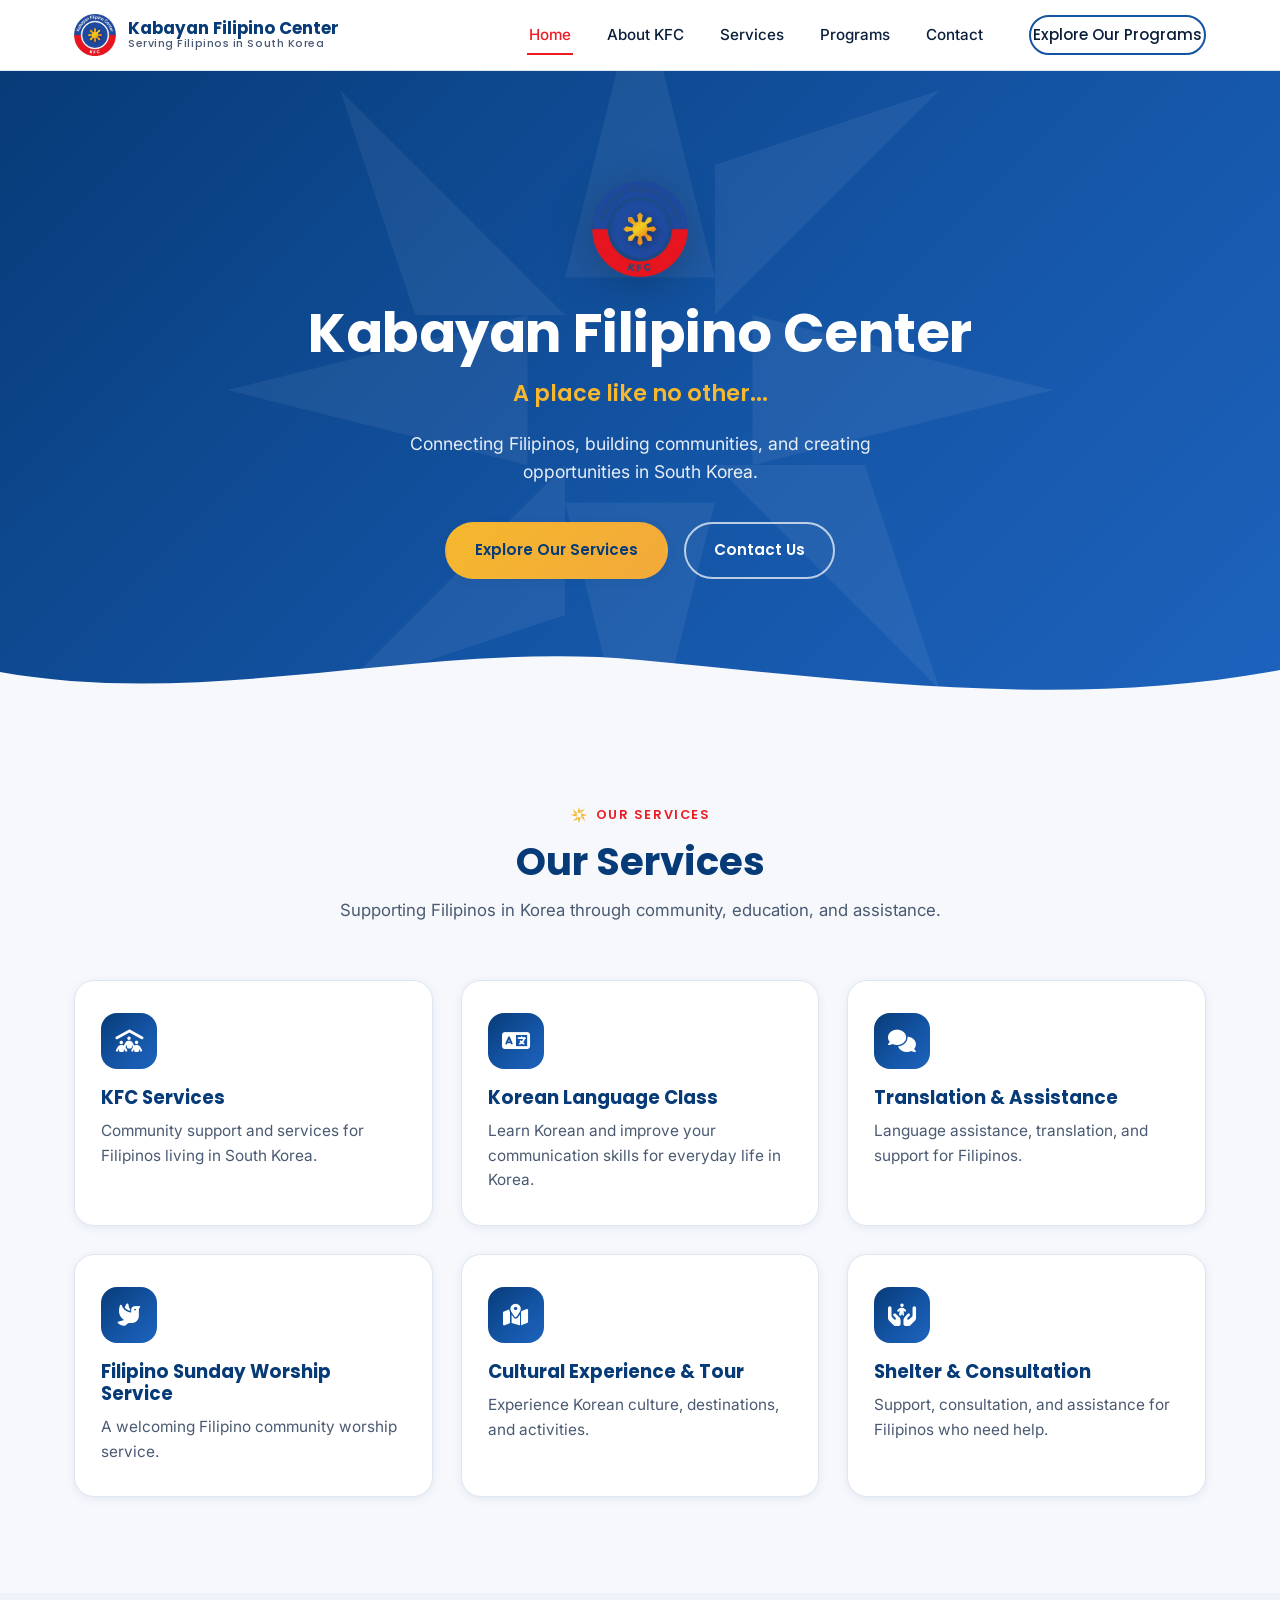
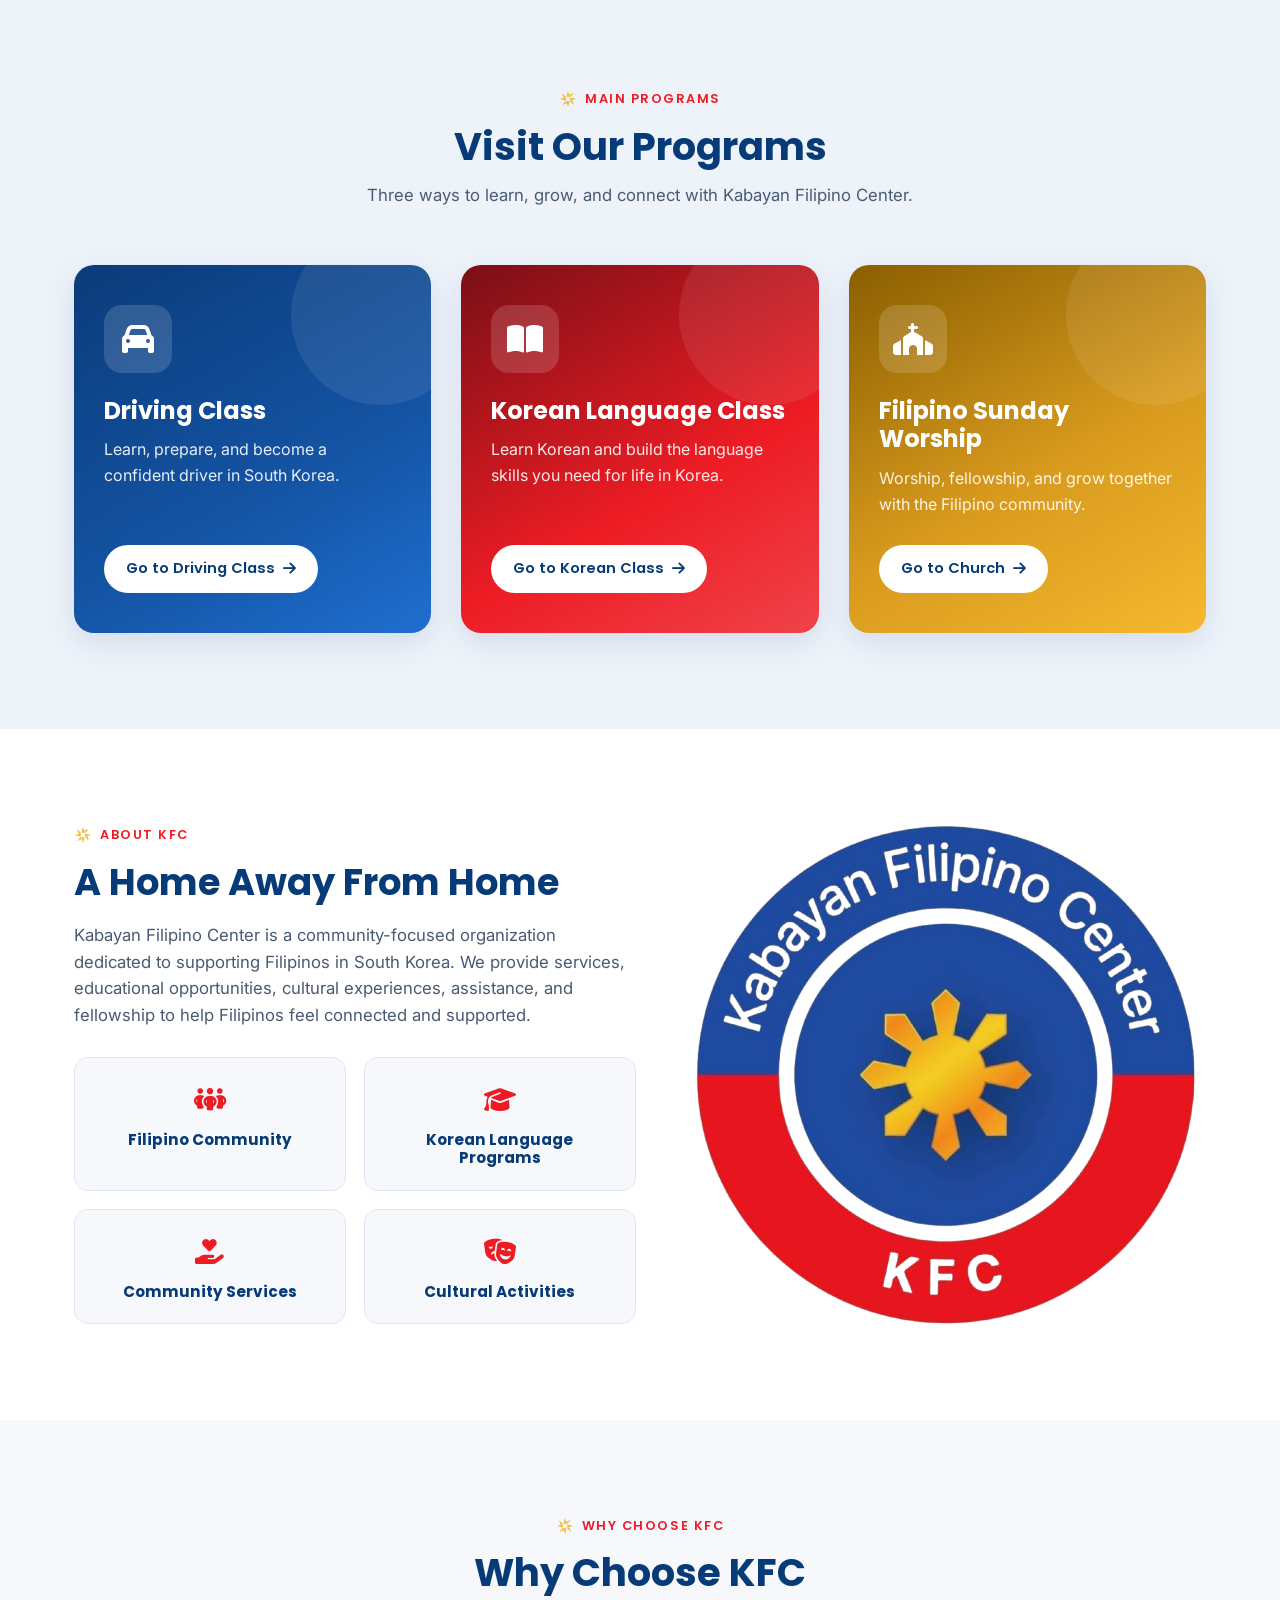
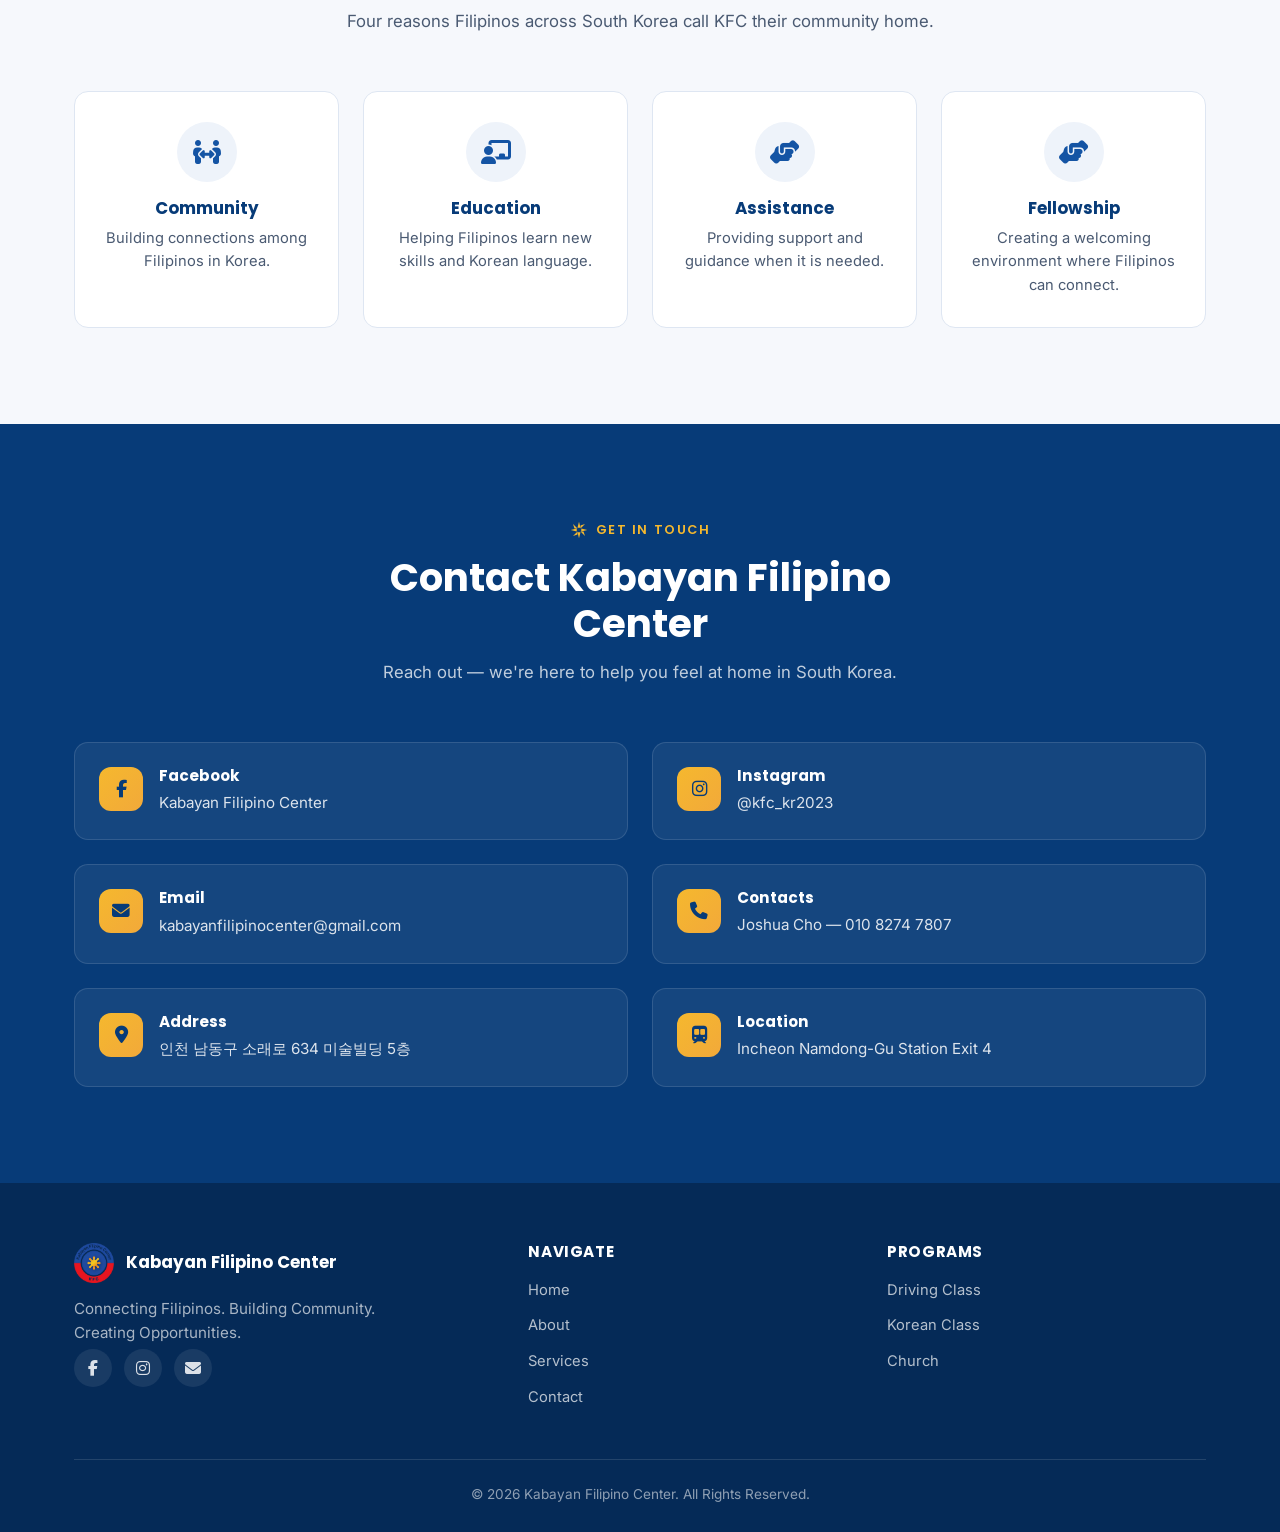
==== index.html @ 11a4796f "Add files via upload" ====
<!DOCTYPE html>
<html lang="en">
<head>
  <meta charset="UTF-8" />
  <meta name="viewport" content="width=device-width, initial-scale=1.0" />
  <title>Kabayan Filipino Center | Home</title>
  <meta name="description" content="Kabayan Filipino Center (KFC) — connecting Filipinos, building community, and creating opportunities in South Korea." />

  <!-- Fonts -->
  <link rel="preconnect" href="https://fonts.googleapis.com">
  <link rel="preconnect" href="https://fonts.gstatic.com" crossorigin>
  <link href="https://fonts.googleapis.com/css2?family=Poppins:wght@500;600;700;800&family=Inter:wght@400;500;600&display=swap" rel="stylesheet">

  <!-- Font Awesome -->
  <link rel="stylesheet" href="https://cdnjs.cloudflare.com/ajax/libs/font-awesome/6.5.1/css/all.min.css">

  <link rel="stylesheet" href="style.css" />
</head>
<body>

  <!-- =================== NAVIGATION =================== -->
  <header class="navbar">
    <div class="nav-inner">
      <a href="index.html" class="nav-brand">
        <img src="LOGO-removebg.png" alt="Kabayan Filipino Center logo" />
        <span>Kabayan Filipino Center<span class="sub">Serving Filipinos in South Korea</span></span>
      </a>

      <nav class="nav-links" id="navLinks">
        <a href="index.html">Home</a>
        <a href="#about">About KFC</a>
        <a href="#services">Services</a>
        <a href="#programs">Programs</a>
        <a href="#contact">Contact</a>
        <div class="nav-cta">
          <a href="#programs" class="btn btn-dark-outline">Explore Our Programs</a>
        </div>
      </nav>

      <button class="nav-toggle" id="navToggle" aria-label="Toggle navigation menu" aria-expanded="false">
        <span></span><span></span><span></span>
      </button>
    </div>
  </header>

  <!-- =================== HERO =================== -->
  <section class="hero">
    <div class="container hero-inner">
      <img src="LOGO-removebg.png" alt="Kabayan Filipino Center logo" class="hero-logo" />
      <h1>Kabayan Filipino Center</h1>
      <p class="tagline">A place like no other...</p>
      <p class="supporting">Connecting Filipinos, building communities, and creating opportunities in South Korea.</p>
      <div class="hero-buttons">
        <a href="#services" class="btn btn-primary">Explore Our Services</a>
        <a href="#contact" class="btn btn-outline">Contact Us</a>
      </div>
    </div>

    <div class="hero-wave">
      <svg viewBox="0 0 1440 70" preserveAspectRatio="none" xmlns="http://www.w3.org/2000/svg">
        <path d="M0,32 C240,70 480,0 720,20 C960,40 1200,70 1440,30 L1440,70 L0,70 Z" fill="#F6F8FC"></path>
      </svg>
    </div>
  </section>

  <!-- =================== SERVICES =================== -->
  <section class="services" id="services">
    <div class="container">
      <div class="section-head fade-in">
        <span class="eyebrow">Our Services</span>
        <h2>Our Services</h2>
        <p>Supporting Filipinos in Korea through community, education, and assistance.</p>
      </div>

      <div class="service-grid">
        <div class="service-card">
          <div class="service-icon"><i class="fa-solid fa-people-roof"></i></div>
          <h3>KFC Services</h3>
          <p>Community support and services for Filipinos living in South Korea.</p>
        </div>

        <div class="service-card">
          <div class="service-icon"><i class="fa-solid fa-language"></i></div>
          <h3>Korean Language Class</h3>
          <p>Learn Korean and improve your communication skills for everyday life in Korea.</p>
        </div>

        <div class="service-card">
          <div class="service-icon"><i class="fa-solid fa-comments"></i></div>
          <h3>Translation &amp; Assistance</h3>
          <p>Language assistance, translation, and support for Filipinos.</p>
        </div>

        <div class="service-card">
          <div class="service-icon"><i class="fa-solid fa-dove"></i></div>
          <h3>Filipino Sunday Worship Service</h3>
          <p>A welcoming Filipino community worship service.</p>
        </div>

        <div class="service-card">
          <div class="service-icon"><i class="fa-solid fa-map-location-dot"></i></div>
          <h3>Cultural Experience &amp; Tour</h3>
          <p>Experience Korean culture, destinations, and activities.</p>
        </div>

        <div class="service-card">
          <div class="service-icon"><i class="fa-solid fa-hands-holding-child"></i></div>
          <h3>Shelter &amp; Consultation</h3>
          <p>Support, consultation, and assistance for Filipinos who need help.</p>
        </div>
      </div>
    </div>
  </section>

  <!-- =================== PROGRAMS / MAIN PORTALS =================== -->
  <section class="programs" id="programs">
    <div class="container">
      <div class="section-head fade-in">
        <span class="eyebrow">Main Programs</span>
        <h2>Visit Our Programs</h2>
        <p>Three ways to learn, grow, and connect with Kabayan Filipino Center.</p>
      </div>

      <div class="program-grid">
        <article class="program-card driving">
          <div class="program-icon"><i class="fa-solid fa-car"></i></div>
          <h3>Driving Class</h3>
          <p>Learn, prepare, and become a confident driver in South Korea.</p>
          <span class="program-btn">Go to Driving Class <i class="fa-solid fa-arrow-right"></i></span>
          <a href="driving.html" class="program-card-link" aria-label="Go to Driving Class"></a>
        </article>

        <article class="program-card korean">
          <div class="program-icon"><i class="fa-solid fa-book-open"></i></div>
          <h3>Korean Language Class</h3>
          <p>Learn Korean and build the language skills you need for life in Korea.</p>
          <span class="program-btn">Go to Korean Class <i class="fa-solid fa-arrow-right"></i></span>
          <a href="korean.html" class="program-card-link" aria-label="Go to Korean Language Class"></a>
        </article>

        <article class="program-card church">
          <div class="program-icon"><i class="fa-solid fa-church"></i></div>
          <h3>Filipino Sunday Worship</h3>
          <p>Worship, fellowship, and grow together with the Filipino community.</p>
          <span class="program-btn">Go to Church <i class="fa-solid fa-arrow-right"></i></span>
          <a href="church.html" class="program-card-link" aria-label="Go to Church"></a>
        </article>
      </div>
    </div>
  </section>

  <!-- =================== ABOUT =================== -->
  <section class="about" id="about">
    <div class="container about-grid">
      <div class="about-text fade-in">
        <span class="eyebrow">About KFC</span>
        <h2>A Home Away From Home</h2>
        <p>Kabayan Filipino Center is a community-focused organization dedicated to supporting Filipinos in South Korea. We provide services, educational opportunities, cultural experiences, assistance, and fellowship to help Filipinos feel connected and supported.</p>

        <div class="stat-grid">
          <div class="stat-card">
            <div class="stat-icon"><i class="fa-solid fa-people-group"></i></div>
            <h4>Filipino Community</h4>
          </div>
          <div class="stat-card">
            <div class="stat-icon"><i class="fa-solid fa-graduation-cap"></i></div>
            <h4>Korean Language Programs</h4>
          </div>
          <div class="stat-card">
            <div class="stat-icon"><i class="fa-solid fa-hand-holding-heart"></i></div>
            <h4>Community Services</h4>
          </div>
          <div class="stat-card">
            <div class="stat-icon"><i class="fa-solid fa-masks-theater"></i></div>
            <h4>Cultural Activities</h4>
          </div>
        </div>
      </div>

    
        <img src="LOGO-removebg.png" alt="Kabayan Filipino Center logo" />
   
    </div>
  </section>

  <!-- =================== WHY CHOOSE KFC =================== -->
  <section class="why">
    <div class="container">
      <div class="section-head fade-in">
        <span class="eyebrow">Why Choose KFC</span>
        <h2>Why Choose KFC</h2>
        <p>Four reasons Filipinos across South Korea call KFC their community home.</p>
      </div>

      <div class="why-grid">
        <div class="why-card">
          <div class="why-icon"><i class="fa-solid fa-people-arrows"></i></div>
          <h4>Community</h4>
          <p>Building connections among Filipinos in Korea.</p>
        </div>
        <div class="why-card">
          <div class="why-icon"><i class="fa-solid fa-chalkboard-user"></i></div>
          <h4>Education</h4>
          <p>Helping Filipinos learn new skills and Korean language.</p>
        </div>
        <div class="why-card">
          <div class="why-icon"><i class="fa-solid fa-hands-helping"></i></div>
          <h4>Assistance</h4>
          <p>Providing support and guidance when it is needed.</p>
        </div>
        <div class="why-card">
          <div class="why-icon"><i class="fa-solid fa-handshake-angle"></i></div>
          <h4>Fellowship</h4>
          <p>Creating a welcoming environment where Filipinos can connect.</p>
        </div>
      </div>
    </div>
  </section>

  <!-- =================== CONTACT =================== -->
  <section class="contact" id="contact">
    <div class="container">
      <div class="section-head fade-in">
        <span class="eyebrow">Get In Touch</span>
        <h2>Contact Kabayan Filipino Center</h2>
        <p>Reach out — we're here to help you feel at home in South Korea.</p>
      </div>

      <div class="contact-grid">
        <div class="contact-card">
          <div class="c-icon"><i class="fa-brands fa-facebook-f"></i></div>
          <div>
            <a href="https://www.facebook.com/KFCKorea" aria-label="Facebook">
            <h4>Facebook</h4>
            <p>Kabayan Filipino Center</p>
            </a>
          </div>
        </div>

        <div class="contact-card">
          <div class="c-icon"><i class="fa-brands fa-instagram"></i></div>
          <div>
            <a href="https://www.instagram.com/kfc_kr2023/" aria-label="Instagram">
            <h4>Instagram</h4>
            <p>@kfc_kr2023</p>
            </a>            
          </div>
        </div>

        <div class="contact-card">
          <div class="c-icon"><i class="fa-solid fa-envelope"></i></div>
          <div>
            <h4>Email</h4>
            <a href="mailto:kabayanfilipinocenter@gmail.com">kabayanfilipinocenter@gmail.com</a>
          </div>
        </div>

        <div class="contact-card">
          <div class="c-icon"><i class="fa-solid fa-phone"></i></div>
          <div>
            <h4>Contacts</h4>
            <p class="person">Joshua Cho — <a href="tel:01082747807">010 8274 7807</a></p>
          </div>
        </div>

        <div class="contact-card">
          <div class="c-icon"><i class="fa-solid fa-location-dot"></i></div>
          <div>
            <h4>Address</h4>
            <p>인천 남동구 소래로 634 미술빌딩 5층</p>
          </div>
        </div>

        <div class="contact-card">
          <div class="c-icon"><i class="fa-solid fa-train-subway"></i></div>
          <div>
            <h4>Location</h4>
            <p>Incheon Namdong-Gu Station Exit 4</p>
          </div>
        </div>
      </div>
    </div>
  </section>

  <!-- =================== FOOTER =================== -->
  <footer class="site-footer">
    <div class="container">
      <div class="footer-top">
        <div>
          <div class="footer-brand">
            <img src="LOGO-removebg.png" alt="Kabayan Filipino Center logo" />
            <span>Kabayan Filipino Center</span>
          </div>
          <p class="footer-tagline">Connecting Filipinos. Building Community. Creating Opportunities.</p>
          <div class="footer-social">
            <a href="https://www.facebook.com/KFCKorea" aria-label="Facebook"><i class="fa-brands fa-facebook-f"></i></a>
            <a href="https://www.instagram.com/kfc_kr2023/" aria-label="Instagram"><i class="fa-brands fa-instagram"></i></a>
            <a href="mailto:kabayanfilipinocenter@gmail.com" aria-label="Email"><i class="fa-solid fa-envelope"></i></a>
          </div>
        </div>

        <div class="footer-col">
          <h4>Navigate</h4>
          <ul>
            <li><a href="index.html">Home</a></li>
            <li><a href="#about">About</a></li>
            <li><a href="#services">Services</a></li>
            <li><a href="#contact">Contact</a></li>
          </ul>
        </div>

        <div class="footer-col">
          <h4>Programs</h4>
          <ul>
            <li><a href="driving.html">Driving Class</a></li>
            <li><a href="korean.html">Korean Class</a></li>
            <li><a href="church.html">Church</a></li>
          </ul>
        </div>
      </div>

      <div class="footer-bottom">
        &copy; 2026 Kabayan Filipino Center. All Rights Reserved.
      </div>
    </div>
  </footer>

  <script src="script.js"></script>
</body>
</html>
---- style.css ----
/* =========================================================
   KABAYAN FILIPINO CENTER — STYLESHEET
   Design tokens live at the top; every color/spacing choice
   below derives from these variables. Edit here to re-theme.
   ========================================================= */

:root {
  /* Brand colors (from KFC identity) */
  --kfc-blue: #1454A4;
  --kfc-dark-blue: #073B78;
  --kfc-red: #ED1C24;
  --kfc-white: #FFFFFF;
  --kfc-gold: #F5B82E;

  /* Supporting neutrals */
  --ink: #0B1F3A;
  --ink-soft: #4A5A72;
  --paper: #F6F8FC;
  --paper-alt: #EEF3FA;
  --border: #DEE6F2;

  /* Gradients */
  --gradient-hero: linear-gradient(135deg, #073B78 0%, #1454A4 55%, #1D63BE 100%);
  --gradient-gold: linear-gradient(135deg, #F5B82E 0%, #F2A93A 100%);

  /* Type */
  --font-display: "Poppins", "Segoe UI", sans-serif;
  --font-body: "Inter", "Segoe UI", sans-serif;

  /* Shape & motion */
  --radius-lg: 20px;
  --radius-md: 14px;
  --radius-sm: 8px;
  --shadow-sm: 0 2px 10px rgba(7, 59, 120, 0.08);
  --shadow-md: 0 10px 30px rgba(7, 59, 120, 0.12);
  --shadow-lg: 0 20px 50px rgba(7, 59, 120, 0.18);
  --ease: cubic-bezier(0.22, 1, 0.36, 1);

  --container: 1180px;
}

@media (prefers-reduced-motion: reduce) {
  *, *::before, *::after {
    animation-duration: 0.001ms !important;
    animation-iteration-count: 1 !important;
    transition-duration: 0.001ms !important;
    scroll-behavior: auto !important;
  }
}

/* ---------- Reset ---------- */
* { box-sizing: border-box; margin: 0; padding: 0; }

html { scroll-behavior: smooth; }

body {
  font-family: var(--font-body);
  color: var(--ink);
  background: var(--paper);
  line-height: 1.6;
  -webkit-font-smoothing: antialiased;
  overflow-x: hidden;
}

img { max-width: 100%; display: block; }

a { color: inherit; text-decoration: none; }

ul { list-style: none; }

h1, h2, h3, h4 {
  font-family: var(--font-display);
  color: var(--kfc-dark-blue);
  line-height: 1.2;
  font-weight: 700;
}

.container {
  width: 100%;
  max-width: var(--container);
  margin: 0 auto;
  padding: 0 24px;
}

section { padding: 96px 0; }

/* ---------- Section labels (sun-ray motif) ---------- */
.eyebrow {
  display: inline-flex;
  align-items: center;
  gap: 8px;
  font-family: var(--font-display);
  font-size: 0.8rem;
  font-weight: 600;
  letter-spacing: 0.12em;
  text-transform: uppercase;
  color: var(--kfc-red);
  margin-bottom: 14px;
}
.eyebrow::before {
  content: "";
  width: 18px;
  height: 18px;
  background: var(--sun-mark, none);
  background-image: url("data:image/svg+xml,%3Csvg xmlns='http://www.w3.org/2000/svg' viewBox='0 0 24 24'%3E%3Cg fill='%23F5B82E'%3E%3Cpolygon points='12,1 14,9 10,9'/%3E%3Cpolygon points='12,23 14,15 10,15'/%3E%3Cpolygon points='1,12 9,10 9,14'/%3E%3Cpolygon points='23,12 15,10 15,14'/%3E%3Cpolygon points='4,4 10,10 6,10'/%3E%3Cpolygon points='20,20 14,14 18,14'/%3E%3Cpolygon points='4,20 10,14 10,18'/%3E%3Cpolygon points='20,4 14,10 14,6'/%3E%3C/g%3E%3C/svg%3E");
  background-size: contain;
  background-repeat: no-repeat;
}

.section-head {
  text-align: center;
  max-width: 640px;
  margin: 0 auto 56px;
}
.section-head h2 { font-size: clamp(1.8rem, 3vw, 2.4rem); margin-bottom: 12px; }
.section-head p { color: var(--ink-soft); font-size: 1.05rem; }

/* ---------- Buttons ---------- */
.btn {
  display: inline-flex;
  align-items: center;
  justify-content: center;
  gap: 8px;
  padding: 14px 28px;
  border-radius: 999px;
  font-family: var(--font-display);
  font-weight: 600;
  font-size: 0.95rem;
  border: 2px solid transparent;
  cursor: pointer;
  transition: transform 0.25s var(--ease), box-shadow 0.25s var(--ease), background 0.25s var(--ease), color 0.25s var(--ease);
}
.btn:focus-visible { outline: 3px solid var(--kfc-gold); outline-offset: 3px; }
.btn:active { transform: translateY(1px); }

.btn-primary {
  background: var(--gradient-gold);
  color: var(--kfc-dark-blue);
  box-shadow: var(--shadow-sm);
}
.btn-primary:hover { transform: translateY(-3px); box-shadow: var(--shadow-md); }

.btn-outline {
  background: transparent;
  border-color: rgba(255,255,255,0.7);
  color: var(--kfc-white);
}
.btn-outline:hover { background: rgba(255,255,255,0.12); transform: translateY(-3px); }

.btn-dark-outline {
  background: transparent;
  border-color: var(--kfc-blue);
  color: var(--kfc-blue);
}
.btn-dark-outline:hover { background: var(--kfc-blue); color: var(--kfc-white); transform: translateY(-3px); }

/* ---------- Navigation ---------- */
.navbar {
  position: sticky;
  top: 0;
  z-index: 999;
  background: rgba(255, 255, 255, 0.92);
  backdrop-filter: blur(10px);
  border-bottom: 1px solid var(--border);
  transition: box-shadow 0.3s var(--ease);
}
.navbar.scrolled { box-shadow: var(--shadow-sm); }

.nav-inner {
  display: flex;
  align-items: center;
  justify-content: space-between;
  padding: 14px 24px;
  max-width: var(--container);
  margin: 0 auto;
}

.nav-brand {
  display: flex;
  align-items: center;
  gap: 12px;
  font-family: var(--font-display);
  font-weight: 700;
  font-size: 1.05rem;
  color: var(--kfc-dark-blue);
}
.nav-brand img { width: 42px; height: 42px; }
.nav-brand span { line-height: 1.15; }
.nav-brand .sub { display: block; font-size: 0.68rem; font-weight: 500; color: var(--ink-soft); letter-spacing: 0.05em; }

.nav-links {
  display: flex;
  align-items: center;
  gap: 32px;
}
.nav-links a {
  font-weight: 500;
  font-size: 0.95rem;
  color: var(--ink);
  position: relative;
  padding: 6px 2px;
}
.nav-links a::after {
  content: "";
  position: absolute;
  left: 0; right: 0; bottom: -2px;
  height: 2px;
  background: var(--kfc-red);
  transform: scaleX(0);
  transform-origin: left;
  transition: transform 0.25s var(--ease);
}
.nav-links a:hover::after,
.nav-links a.active::after { transform: scaleX(1); }
.nav-links a.active { color: var(--kfc-red); }

.nav-cta { margin-left: 12px; }

.nav-toggle {
  display: none;
  flex-direction: column;
  gap: 5px;
  background: none;
  border: none;
  cursor: pointer;
  padding: 8px;
}
.nav-toggle span {
  width: 26px;
  height: 3px;
  background: var(--kfc-dark-blue);
  border-radius: 3px;
  transition: transform 0.3s var(--ease), opacity 0.3s var(--ease);
}
.nav-toggle.open span:nth-child(1) { transform: translateY(8px) rotate(45deg); }
.nav-toggle.open span:nth-child(2) { opacity: 0; }
.nav-toggle.open span:nth-child(3) { transform: translateY(-8px) rotate(-45deg); }

/* ---------- Hero ---------- */
.hero {
  position: relative;
  background: var(--gradient-hero);
  color: var(--kfc-white);
  padding: 110px 0 130px;
  overflow: hidden;
  text-align: center;
}
.hero::before {
  /* sun-ray motif, faint, behind content */
  content: "";
  position: absolute;
  top: 50%;
  left: 50%;
  width: 900px;
  height: 900px;
  transform: translate(-50%, -50%);
  background-image: url("data:image/svg+xml,%3Csvg xmlns='http://www.w3.org/2000/svg' viewBox='0 0 24 24'%3E%3Cg fill='%23FFFFFF' fill-opacity='0.06'%3E%3Cpolygon points='12,1 14,9 10,9'/%3E%3Cpolygon points='12,23 14,15 10,15'/%3E%3Cpolygon points='1,12 9,10 9,14'/%3E%3Cpolygon points='23,12 15,10 15,14'/%3E%3Cpolygon points='4,4 10,10 6,10'/%3E%3Cpolygon points='20,20 14,14 18,14'/%3E%3Cpolygon points='4,20 10,14 10,18'/%3E%3Cpolygon points='20,4 14,10 14,6'/%3E%3C/g%3E%3C/svg%3E");
  background-size: contain;
  background-repeat: no-repeat;
  pointer-events: none;
  animation: spin-slow 90s linear infinite;
}
@keyframes spin-slow { to { transform: translate(-50%, -50%) rotate(360deg); } }

.hero-inner { position: relative; z-index: 1; max-width: 760px; margin: 0 auto; }

.hero-logo {
  width: 96px;
  height: 96px;
  margin: 0 auto 24px;
  filter: drop-shadow(0 8px 20px rgba(0,0,0,0.25));
}

.hero h1 {
  color: var(--kfc-white);
  font-size: clamp(2.2rem, 5vw, 3.4rem);
  margin-bottom: 10px;
  letter-spacing: -0.01em;
}
.hero .tagline {
  font-family: var(--font-display);
  font-size: clamp(1.1rem, 2vw, 1.4rem);
  color: var(--kfc-gold);
  font-weight: 600;
  margin-bottom: 18px;
}
.hero .supporting {
  font-size: 1.1rem;
  color: rgba(255,255,255,0.9);
  max-width: 560px;
  margin: 0 auto 36px;
}
.hero-buttons {
  display: flex;
  gap: 16px;
  justify-content: center;
  flex-wrap: wrap;
}

/* subtle wave divider under hero */
.hero-wave {
  position: absolute;
  bottom: -1px; left: 0; right: 0;
  line-height: 0;
}
.hero-wave svg { width: 100%; height: 70px; display: block; }

/* ---------- Services ---------- */
.services { background: var(--paper); }
.service-grid {
  display: grid;
  grid-template-columns: repeat(3, 1fr);
  gap: 28px;
}
.service-card {
  background: var(--kfc-white);
  border: 1px solid var(--border);
  border-radius: var(--radius-lg);
  padding: 32px 26px;
  box-shadow: var(--shadow-sm);
  transition: transform 0.3s var(--ease), box-shadow 0.3s var(--ease), border-color 0.3s var(--ease);
  opacity: 0;
  transform: translateY(24px);
}
.service-card.in-view { opacity: 1; transform: translateY(0); }
.service-card:hover {
  transform: translateY(-8px);
  box-shadow: var(--shadow-md);
  border-color: var(--kfc-gold);
}
.service-icon {
  width: 56px;
  height: 56px;
  border-radius: 16px;
  display: flex;
  align-items: center;
  justify-content: center;
  background: var(--gradient-hero);
  color: var(--kfc-white);
  font-size: 1.4rem;
  margin-bottom: 18px;
}
.service-card h3 { font-size: 1.15rem; margin-bottom: 10px; }
.service-card p { color: var(--ink-soft); font-size: 0.96rem; }

/* ---------- Programs (main portals) ---------- */
.programs {
  background: var(--paper-alt);
  position: relative;
}
.program-grid {
  display: grid;
  grid-template-columns: repeat(3, 1fr);
  gap: 30px;
}
.program-card {
  position: relative;
  display: flex;
  flex-direction: column;
  border-radius: var(--radius-lg);
  padding: 40px 30px;
  color: var(--kfc-white);
  overflow: hidden;
  box-shadow: var(--shadow-md);
  transition: transform 0.35s var(--ease), box-shadow 0.35s var(--ease);
  min-height: 340px;
  opacity: 0;
  transform: translateY(24px);
}
.program-card.in-view { opacity: 1; transform: translateY(0); }
.program-card:hover { transform: translateY(-10px) scale(1.015); box-shadow: var(--shadow-lg); }

.program-card.driving { background: linear-gradient(150deg, #0B3B7A 0%, #1454A4 60%, #1F6FD1 100%); }
.program-card.korean  { background: linear-gradient(150deg, #7A0F16 0%, #ED1C24 60%, #F0424A 100%); }
.program-card.church  { background: linear-gradient(150deg, #8A5E00 0%, #D89A1D 55%, #F5B82E 100%); }

.program-card::after {
  content: "";
  position: absolute;
  right: -40px; top: -40px;
  width: 180px; height: 180px;
  border-radius: 50%;
  background: rgba(255,255,255,0.08);
}

.program-icon {
  width: 68px;
  height: 68px;
  border-radius: 18px;
  background: rgba(255,255,255,0.15);
  display: flex;
  align-items: center;
  justify-content: center;
  font-size: 2rem;
  margin-bottom: 24px;
}
.program-card h3 { color: var(--kfc-white); font-size: 1.5rem; margin-bottom: 12px; }
.program-card p { color: rgba(255,255,255,0.9); margin-bottom: 28px; flex-grow: 1; }

.program-btn {
  align-self: flex-start;
  display: inline-flex;
  align-items: center;
  gap: 8px;
  padding: 12px 22px;
  border-radius: 999px;
  background: var(--kfc-white);
  color: var(--kfc-dark-blue);
  font-family: var(--font-display);
  font-weight: 600;
  font-size: 0.92rem;
  transition: transform 0.25s var(--ease), gap 0.25s var(--ease);
  position: relative;
  z-index: 1;
}
.program-card:hover .program-btn { gap: 12px; }

.program-card-link { position: absolute; inset: 0; z-index: 2; }
.program-card-link:focus-visible { outline: 3px solid var(--kfc-white); outline-offset: -4px; border-radius: var(--radius-lg); }

/* ---------- About ---------- */
.about { background: var(--kfc-white); }
.about-grid {
  display: grid;
  grid-template-columns: 1.1fr 1fr;
  gap: 60px;
  align-items: center;
}
.about-text h2 { font-size: clamp(1.8rem, 3vw, 2.3rem); margin-bottom: 18px; }
.about-text p { color: var(--ink-soft); font-size: 1.05rem; margin-bottom: 28px; }

.stat-grid {
  display: grid;
  grid-template-columns: repeat(2, 1fr);
  gap: 18px;
}
.stat-card {
  background: var(--paper);
  border: 1px solid var(--border);
  border-radius: var(--radius-md);
  padding: 22px;
  text-align: center;
  transition: transform 0.25s var(--ease), box-shadow 0.25s var(--ease);
}
.stat-card:hover { transform: translateY(-4px); box-shadow: var(--shadow-sm); }
.stat-card .stat-icon { font-size: 1.6rem; color: var(--kfc-red); margin-bottom: 10px; }
.stat-card h4 { font-size: 0.95rem; color: var(--kfc-dark-blue); }

.about-visual {
  border-radius: var(--radius-lg);
  background: var(--gradient-hero);
  min-height: 380px;
  display: flex;
  align-items: center;
  justify-content: center;
  position: relative;
  overflow: hidden;
}
.about-visual img { width: 150px; height: 150px; filter: drop-shadow(0 10px 24px rgba(0,0,0,0.3)); }
.about-visual::before {
  content: "";
  position: absolute;
  inset: 0;
  background-image: url("data:image/svg+xml,%3Csvg xmlns='http://www.w3.org/2000/svg' viewBox='0 0 24 24'%3E%3Cg fill='%23FFFFFF' fill-opacity='0.07'%3E%3Cpolygon points='12,1 14,9 10,9'/%3E%3Cpolygon points='12,23 14,15 10,15'/%3E%3Cpolygon points='1,12 9,10 9,14'/%3E%3Cpolygon points='23,12 15,10 15,14'/%3E%3C/g%3E%3C/svg%3E");
  background-size: 260px;
  background-repeat: no-repeat;
  background-position: center;
}

/* ---------- Why Choose KFC ---------- */
.why { background: var(--paper); }
.why-grid {
  display: grid;
  grid-template-columns: repeat(4, 1fr);
  gap: 24px;
}
.why-card {
  text-align: center;
  padding: 30px 20px;
  border-radius: var(--radius-md);
  background: var(--kfc-white);
  border: 1px solid var(--border);
  transition: transform 0.3s var(--ease), box-shadow 0.3s var(--ease);
}
.why-card:hover { transform: translateY(-6px); box-shadow: var(--shadow-sm); }
.why-icon {
  width: 60px; height: 60px;
  border-radius: 50%;
  margin: 0 auto 16px;
  display: flex; align-items: center; justify-content: center;
  background: var(--paper-alt);
  color: var(--kfc-blue);
  font-size: 1.5rem;
}
.why-card h4 { font-size: 1.05rem; margin-bottom: 8px; }
.why-card p { color: var(--ink-soft); font-size: 0.92rem; }

/* ---------- Contact ---------- */
.contact { background: var(--kfc-dark-blue); color: var(--kfc-white); }
.contact .section-head h2 { color: var(--kfc-white); }
.contact .section-head p { color: rgba(255,255,255,0.75); }
.contact .eyebrow { color: var(--kfc-gold); }

.contact-grid {
  display: grid;
  grid-template-columns: repeat(2, 1fr);
  gap: 24px;
}
.contact-card {
  background: rgba(255,255,255,0.06);
  border: 1px solid rgba(255,255,255,0.12);
  border-radius: var(--radius-md);
  padding: 24px;
  display: flex;
  gap: 16px;
  align-items: flex-start;
  transition: transform 0.25s var(--ease), background 0.25s var(--ease);
}
.contact-card:hover { transform: translateY(-4px); background: rgba(255,255,255,0.1); }
.contact-card .c-icon {
  width: 44px; height: 44px;
  border-radius: 12px;
  background: var(--gradient-gold);
  color: var(--kfc-dark-blue);
  display: flex; align-items: center; justify-content: center;
  flex-shrink: 0;
  font-size: 1.1rem;
}
.contact-card h4 { color: var(--kfc-white); font-size: 0.95rem; margin-bottom: 6px; }
.contact-card p, .contact-card a { color: rgba(255,255,255,0.85); font-size: 0.95rem; }
.contact-card a:hover { color: var(--kfc-gold); }
.contact-card .person { margin-bottom: 4px; }
.contact-card .person:last-child { margin-bottom: 0; }

/* ---------- Footer ---------- */
.site-footer {
  background: #052A57;
  color: rgba(255,255,255,0.85);
  padding: 60px 0 26px;
}
.footer-top {
  display: grid;
  grid-template-columns: 1.3fr 1fr 1fr;
  gap: 40px;
  padding-bottom: 40px;
  border-bottom: 1px solid rgba(255,255,255,0.12);
}
.footer-brand { display: flex; align-items: center; gap: 12px; margin-bottom: 14px; }
.footer-brand img { width: 40px; height: 40px; }
.footer-brand span { font-family: var(--font-display); font-weight: 700; color: var(--kfc-white); font-size: 1.05rem; }
.footer-tagline { font-size: 0.95rem; color: rgba(255,255,255,0.65); max-width: 320px; }

.footer-col h4 { color: var(--kfc-white); font-size: 0.95rem; margin-bottom: 16px; letter-spacing: 0.04em; text-transform: uppercase; }
.footer-col ul li { margin-bottom: 10px; }
.footer-col a { font-size: 0.92rem; color: rgba(255,255,255,0.7); transition: color 0.2s var(--ease); }
.footer-col a:hover { color: var(--kfc-gold); }

.footer-social { display: flex; gap: 12px; margin-top: 4px; }
.footer-social a {
  width: 38px; height: 38px;
  border-radius: 50%;
  background: rgba(255,255,255,0.08);
  display: flex; align-items: center; justify-content: center;
  transition: background 0.2s var(--ease), transform 0.2s var(--ease);
}
.footer-social a:hover { background: var(--kfc-gold); color: var(--kfc-dark-blue); transform: translateY(-3px); }

.footer-bottom {
  padding-top: 24px;
  text-align: center;
  font-size: 0.85rem;
  color: rgba(255,255,255,0.55);
}

/* ---------- Fade-in on scroll (generic) ---------- */
.fade-in {
  opacity: 0;
  transform: translateY(24px);
  transition: opacity 0.7s var(--ease), transform 0.7s var(--ease);
}
.fade-in.in-view { opacity: 1; transform: translateY(0); }

/* ---------- Sub-page hero (driving / korean / church) ---------- */
.page-hero {
  background: var(--gradient-hero);
  color: var(--kfc-white);
  padding: 80px 0 90px;
  text-align: center;
  position: relative;
  overflow: hidden;
}
.page-hero.theme-korean { background: linear-gradient(135deg, #7A0F16 0%, #ED1C24 55%, #F0424A 100%); }
.page-hero.theme-church { background: linear-gradient(135deg, #8A5E00 0%, #D89A1D 55%, #F5B82E 100%); }
.page-hero .crumb { font-size: 0.9rem; color: rgba(255,255,255,0.75); margin-bottom: 14px; }
.page-hero .crumb a { text-decoration: underline; text-underline-offset: 3px; }
.page-hero h1 { color: var(--kfc-white); font-size: clamp(2rem, 4.5vw, 2.9rem); margin-bottom: 14px; }
.page-hero p { max-width: 560px; margin: 0 auto; color: rgba(255,255,255,0.9); font-size: 1.05rem; }

.subpage-section { padding: 90px 0; }
.subpage-section:nth-child(even) { background: var(--paper-alt); }

.info-grid {
  display: grid;
  grid-template-columns: repeat(3, 1fr);
  gap: 26px;
}
.info-card {
  background: var(--kfc-white);
  border: 1px solid var(--border);
  border-radius: var(--radius-md);
  padding: 28px;
  box-shadow: var(--shadow-sm);
  transition: transform 0.3s var(--ease), box-shadow 0.3s var(--ease);
}
.info-card:hover { transform: translateY(-6px); box-shadow: var(--shadow-md); }
.info-card .info-icon {
  width: 50px; height: 50px;
  border-radius: 12px;
  display: flex; align-items: center; justify-content: center;
  background: var(--paper-alt);
  color: var(--kfc-blue);
  font-size: 1.3rem;
  margin-bottom: 16px;
}
.info-card h3 { font-size: 1.05rem; margin-bottom: 8px; }
.info-card p { color: var(--ink-soft); font-size: 0.92rem; }

.steps-list { max-width: 720px; margin: 0 auto; }
.step-item {
  display: flex;
  gap: 20px;
  padding: 22px 0;
  border-bottom: 1px solid var(--border);
}
.step-item:last-child { border-bottom: none; }
.step-num {
  flex-shrink: 0;
  width: 42px; height: 42px;
  border-radius: 50%;
  background: var(--gradient-hero);
  color: var(--kfc-white);
  font-family: var(--font-display);
  font-weight: 700;
  display: flex; align-items: center; justify-content: center;
}
.step-item h4 { margin-bottom: 6px; font-size: 1.02rem; }
.step-item p { color: var(--ink-soft); font-size: 0.94rem; }

.cta-band {
  background: var(--gradient-hero);
  color: var(--kfc-white);
  text-align: center;
  padding: 64px 0;
}
.cta-band h2 { color: var(--kfc-white); margin-bottom: 12px; }
.cta-band p { color: rgba(255,255,255,0.85); margin-bottom: 28px; }

.schedule-table {
  width: 100%;
  border-collapse: collapse;
  background: var(--kfc-white);
  border-radius: var(--radius-md);
  overflow: hidden;
  box-shadow: var(--shadow-sm);
}
.schedule-table th, .schedule-table td {
  padding: 16px 20px;
  text-align: left;
  border-bottom: 1px solid var(--border);
  font-size: 0.95rem;
}
.schedule-table th {
  background: var(--paper-alt);
  font-family: var(--font-display);
  color: var(--kfc-dark-blue);
  font-size: 0.85rem;
  text-transform: uppercase;
  letter-spacing: 0.04em;
}
.schedule-table tr:last-child td { border-bottom: none; }

.back-home {
  display: inline-flex;
  align-items: center;
  gap: 8px;
  margin-top: 10px;
  font-weight: 600;
  color: var(--kfc-blue);
}
.back-home:hover { text-decoration: underline; }

/* =========================================================
   RESPONSIVE
   ========================================================= */
@media (max-width: 1024px) {
  .service-grid { grid-template-columns: repeat(2, 1fr); }
  .program-grid { grid-template-columns: repeat(2, 1fr); }
  .why-grid { grid-template-columns: repeat(2, 1fr); }
  .about-grid { grid-template-columns: 1fr; }
  .about-visual { min-height: 280px; order: -1; }
  .info-grid { grid-template-columns: repeat(2, 1fr); }
  .footer-top { grid-template-columns: 1fr 1fr; }
}

@media (max-width: 860px) {
  .nav-links {
    position: fixed;
    top: 72px;
    left: 0; right: 0;
    background: var(--kfc-white);
    flex-direction: column;
    align-items: flex-start;
    gap: 0;
    padding: 10px 24px 20px;
    box-shadow: var(--shadow-md);
    transform: translateY(-130%);
    opacity: 0;
    transition: transform 0.3s var(--ease), opacity 0.3s var(--ease);
    pointer-events: none;
  }
  .nav-links.open { transform: translateY(0); opacity: 1; pointer-events: auto; }
  .nav-links a { width: 100%; padding: 14px 0; border-bottom: 1px solid var(--border); }
  .nav-links a::after { display: none; }
  .nav-cta { margin: 14px 0 4px; width: 100%; }
  .nav-cta .btn { width: 100%; }
  .nav-toggle { display: flex; }
  .contact-grid { grid-template-columns: 1fr; }
}

@media (max-width: 640px) {
  section { padding: 64px 0; }
  .service-grid { grid-template-columns: 1fr; }
  .program-grid { grid-template-columns: 1fr; }
  .why-grid { grid-template-columns: 1fr; }
  .stat-grid { grid-template-columns: 1fr 1fr; }
  .info-grid { grid-template-columns: 1fr; }
  .footer-top { grid-template-columns: 1fr; gap: 30px; }
  .hero { padding: 90px 0 100px; }
  .hero-buttons { flex-direction: column; align-items: stretch; }
  .hero-buttons .btn { width: 100%; }
  .page-hero { padding: 64px 0 70px; }
  .schedule-table { display: block; overflow-x: auto; }
}
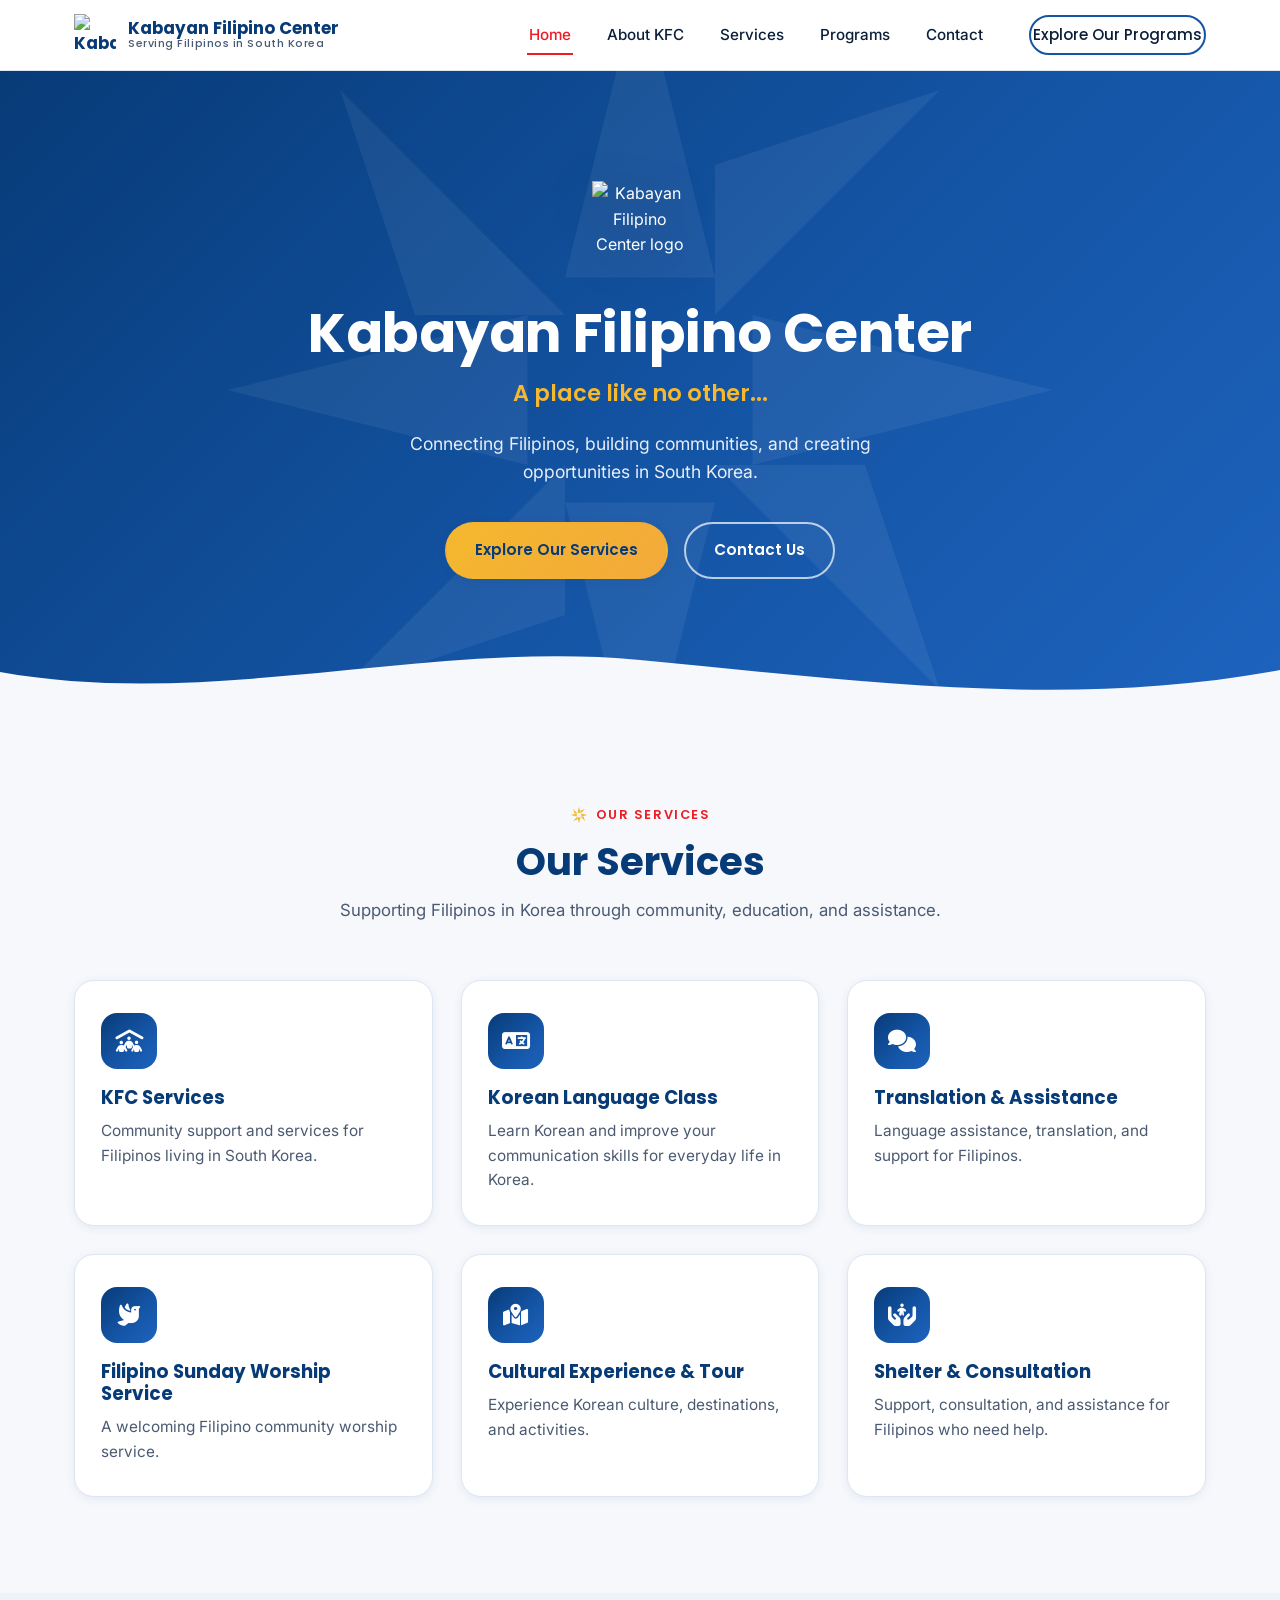
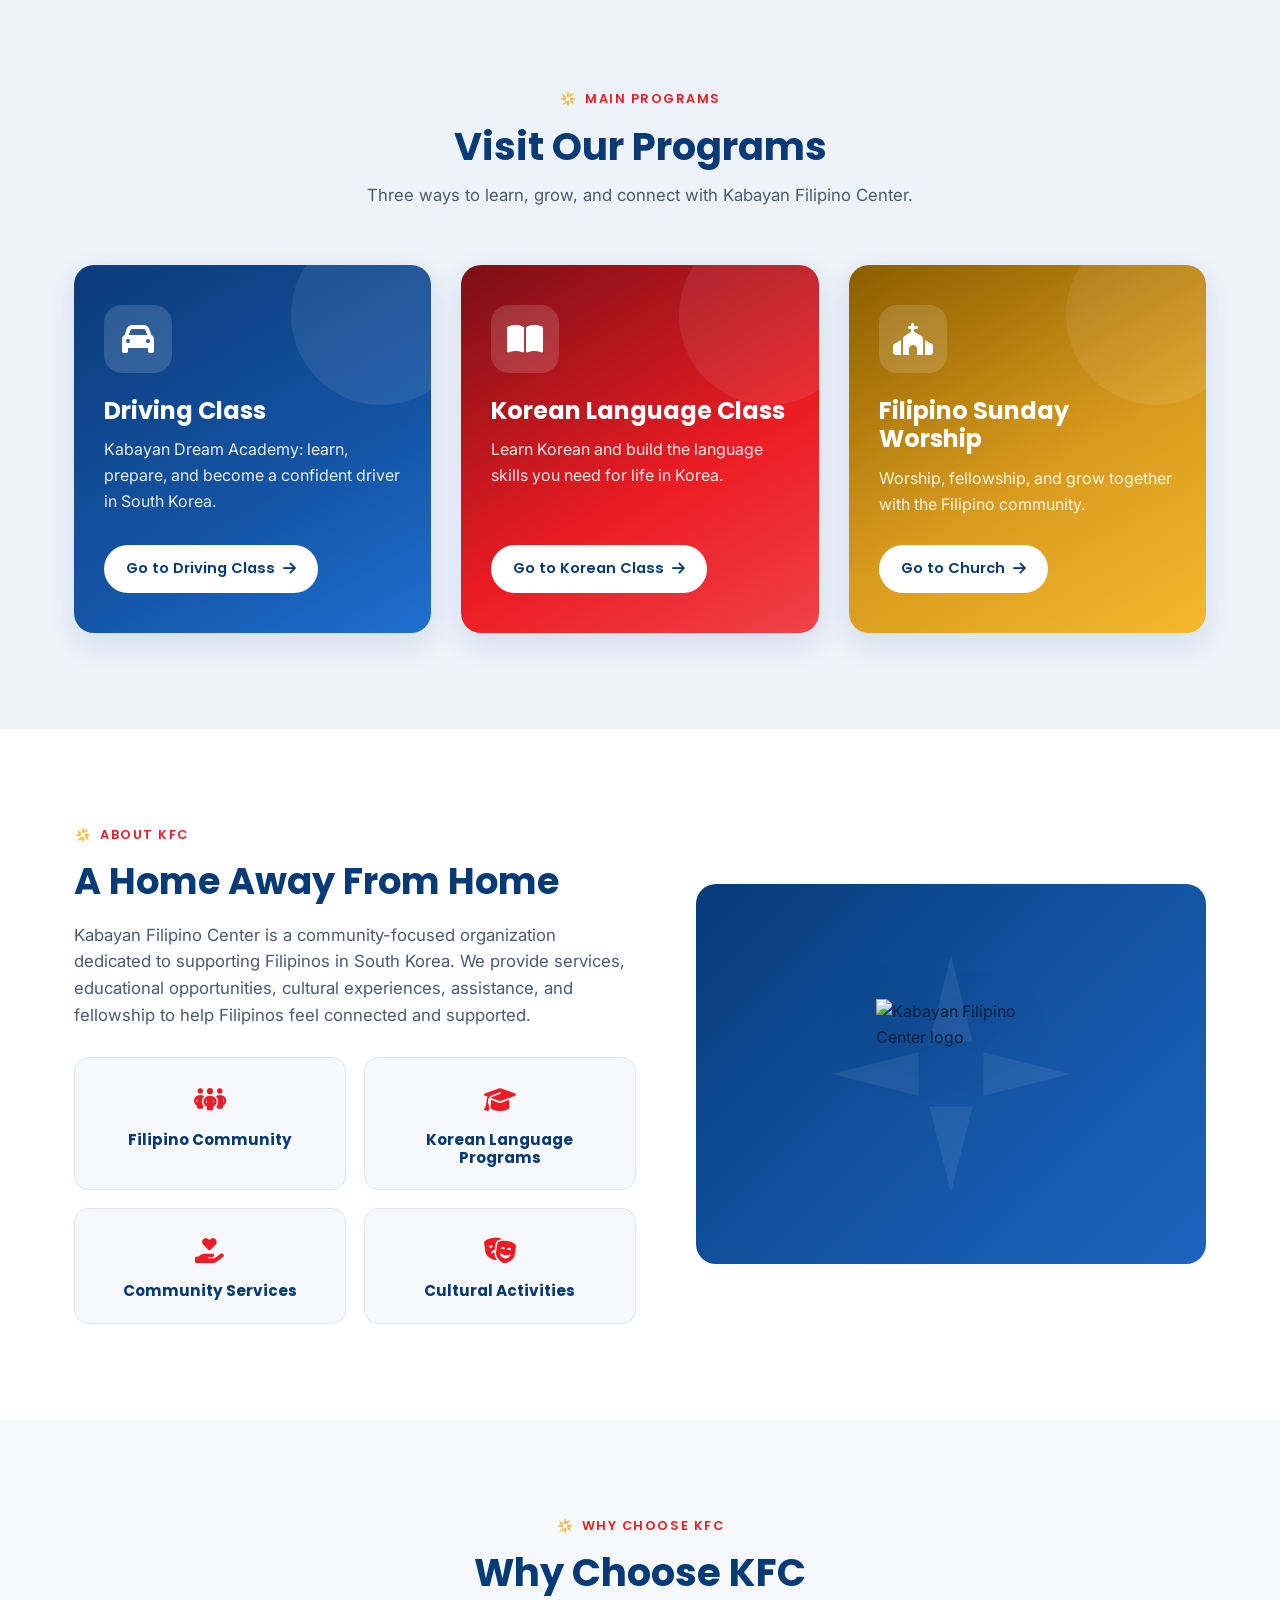
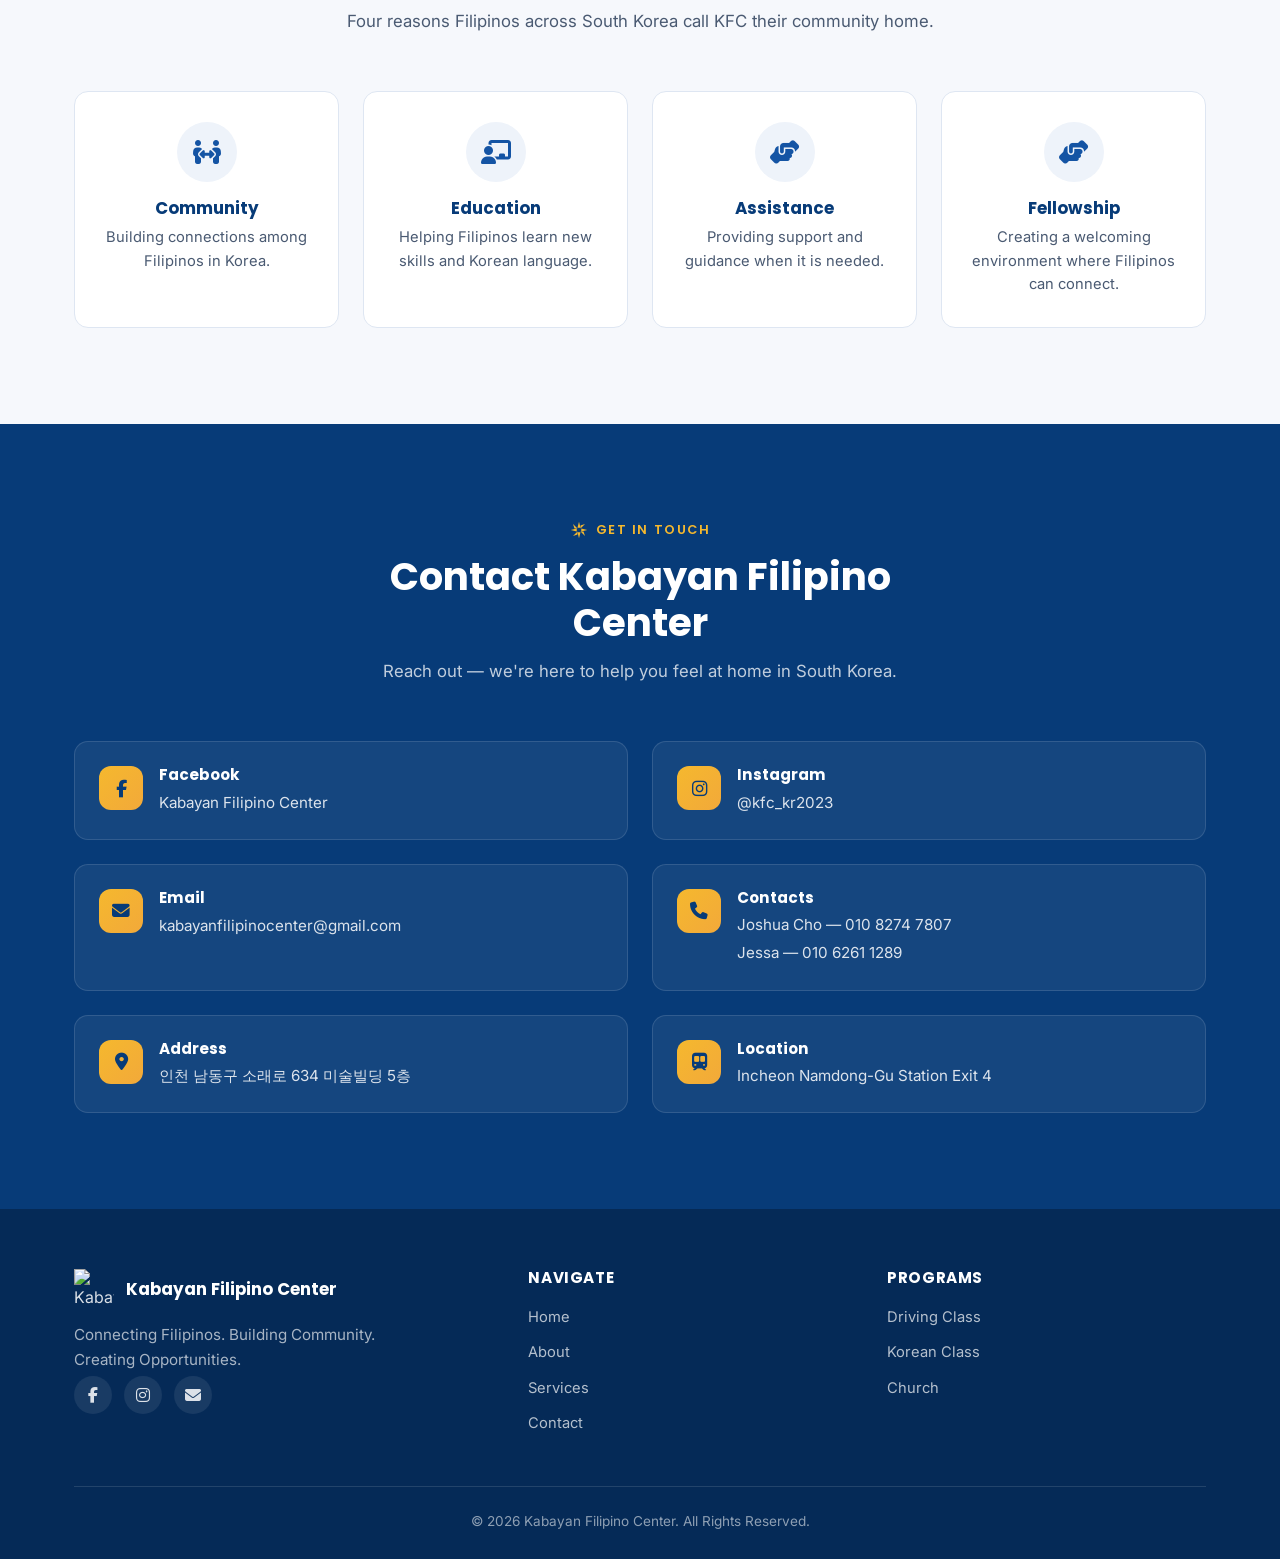
==== commit 8e30536e: "Add files via upload" ====
--- a/index.html
+++ b/index.html
@@ -22,7 +22,7 @@
   <header class="navbar">
     <div class="nav-inner">
       <a href="index.html" class="nav-brand">
-        <img src="LOGO-removebg.png" alt="Kabayan Filipino Center logo" />
+        <img src="images/kfc-logo.svg" alt="Kabayan Filipino Center logo" />
         <span>Kabayan Filipino Center<span class="sub">Serving Filipinos in South Korea</span></span>
       </a>
 
@@ -46,7 +46,7 @@
   <!-- =================== HERO =================== -->
   <section class="hero">
     <div class="container hero-inner">
-      <img src="LOGO-removebg.png" alt="Kabayan Filipino Center logo" class="hero-logo" />
+      <img src="images/kfc-logo.svg" alt="Kabayan Filipino Center logo" class="hero-logo" />
       <h1>Kabayan Filipino Center</h1>
       <p class="tagline">A place like no other...</p>
       <p class="supporting">Connecting Filipinos, building communities, and creating opportunities in South Korea.</p>
@@ -125,7 +125,7 @@
         <article class="program-card driving">
           <div class="program-icon"><i class="fa-solid fa-car"></i></div>
           <h3>Driving Class</h3>
-          <p>Learn, prepare, and become a confident driver in South Korea.</p>
+          <p>Kabayan Dream Academy: learn, prepare, and become a confident driver in South Korea.</p>
           <span class="program-btn">Go to Driving Class <i class="fa-solid fa-arrow-right"></i></span>
           <a href="driving.html" class="program-card-link" aria-label="Go to Driving Class"></a>
         </article>
@@ -177,9 +177,9 @@
         </div>
       </div>
 
-    
-        <img src="LOGO-removebg.png" alt="Kabayan Filipino Center logo" />
-   
+      <div class="about-visual fade-in">
+        <img src="images/kfc-logo.svg" alt="Kabayan Filipino Center logo" />
+      </div>
     </div>
   </section>
 
@@ -230,20 +230,16 @@
         <div class="contact-card">
           <div class="c-icon"><i class="fa-brands fa-facebook-f"></i></div>
           <div>
-            <a href="https://www.facebook.com/KFCKorea" aria-label="Facebook">
             <h4>Facebook</h4>
             <p>Kabayan Filipino Center</p>
-            </a>
           </div>
         </div>
 
         <div class="contact-card">
           <div class="c-icon"><i class="fa-brands fa-instagram"></i></div>
           <div>
-            <a href="https://www.instagram.com/kfc_kr2023/" aria-label="Instagram">
             <h4>Instagram</h4>
             <p>@kfc_kr2023</p>
-            </a>            
           </div>
         </div>
 
@@ -260,6 +256,7 @@
           <div>
             <h4>Contacts</h4>
             <p class="person">Joshua Cho — <a href="tel:01082747807">010 8274 7807</a></p>
+            <p class="person">Jessa — <a href="tel:01062611289">010 6261 1289</a></p>
           </div>
         </div>
 
@@ -288,13 +285,13 @@
       <div class="footer-top">
         <div>
           <div class="footer-brand">
-            <img src="LOGO-removebg.png" alt="Kabayan Filipino Center logo" />
+            <img src="images/kfc-logo.svg" alt="Kabayan Filipino Center logo" />
             <span>Kabayan Filipino Center</span>
           </div>
           <p class="footer-tagline">Connecting Filipinos. Building Community. Creating Opportunities.</p>
           <div class="footer-social">
-            <a href="https://www.facebook.com/KFCKorea" aria-label="Facebook"><i class="fa-brands fa-facebook-f"></i></a>
-            <a href="https://www.instagram.com/kfc_kr2023/" aria-label="Instagram"><i class="fa-brands fa-instagram"></i></a>
+            <a href="#" aria-label="Facebook"><i class="fa-brands fa-facebook-f"></i></a>
+            <a href="#" aria-label="Instagram"><i class="fa-brands fa-instagram"></i></a>
             <a href="mailto:kabayanfilipinocenter@gmail.com" aria-label="Email"><i class="fa-solid fa-envelope"></i></a>
           </div>
         </div>
--- a/style.css
+++ b/style.css
@@ -690,6 +690,286 @@
 .back-home:hover { text-decoration: underline; }
 
 /* =========================================================
+   KDA (DRIVING ACADEMY) PAGE COMPONENTS
+   ========================================================= */
+.kda-badge {
+  height: 54px;
+  width: auto;
+  margin: 0 auto 22px;
+  filter: drop-shadow(0 6px 16px rgba(0,0,0,0.25));
+}
+
+/* Two-track picker (Beginners vs Conversion) */
+.track-grid {
+  display: grid;
+  grid-template-columns: repeat(2, 1fr);
+  gap: 26px;
+}
+.track-card {
+  background: var(--kfc-white);
+  border: 1px solid var(--border);
+  border-radius: var(--radius-lg);
+  padding: 32px;
+  box-shadow: var(--shadow-sm);
+  transition: transform 0.3s var(--ease), box-shadow 0.3s var(--ease), border-color 0.3s var(--ease);
+}
+.track-card:hover { transform: translateY(-6px); box-shadow: var(--shadow-md); border-color: var(--kfc-gold); }
+.track-tag {
+  display: inline-block;
+  font-family: var(--font-display);
+  font-size: 0.72rem;
+  font-weight: 700;
+  letter-spacing: 0.06em;
+  text-transform: uppercase;
+  color: var(--kfc-dark-blue);
+  background: var(--paper-alt);
+  padding: 5px 12px;
+  border-radius: 999px;
+  margin-bottom: 14px;
+}
+.track-card h3 { font-size: 1.3rem; margin-bottom: 10px; }
+.track-card p { color: var(--ink-soft); font-size: 0.95rem; margin-bottom: 20px; }
+.track-card ul { margin-bottom: 22px; }
+.track-card ul li {
+  position: relative;
+  padding-left: 22px;
+  font-size: 0.92rem;
+  color: var(--ink-soft);
+  margin-bottom: 8px;
+}
+.track-card ul li::before {
+  content: "\f00c";
+  font-family: "Font Awesome 6 Free";
+  font-weight: 900;
+  position: absolute;
+  left: 0; top: 1px;
+  color: var(--kfc-gold);
+  font-size: 0.78rem;
+}
+
+/* Curriculum month cards */
+.month-grid {
+  display: grid;
+  grid-template-columns: repeat(3, 1fr);
+  gap: 26px;
+}
+.month-card {
+  background: var(--kfc-white);
+  border: 1px solid var(--border);
+  border-radius: var(--radius-lg);
+  overflow: hidden;
+  box-shadow: var(--shadow-sm);
+  transition: transform 0.3s var(--ease), box-shadow 0.3s var(--ease);
+  display: flex;
+  flex-direction: column;
+}
+.month-card:hover { transform: translateY(-6px); box-shadow: var(--shadow-md); }
+.month-card-head {
+  padding: 22px 26px;
+  color: var(--kfc-white);
+  font-family: var(--font-display);
+}
+.month-card:nth-child(1) .month-card-head { background: linear-gradient(135deg, #0B3B7A, #1454A4); }
+.month-card:nth-child(2) .month-card-head { background: linear-gradient(135deg, #7A0F16, #ED1C24); }
+.month-card:nth-child(3) .month-card-head { background: linear-gradient(135deg, #8A5E00, #D89A1D); }
+.month-card-head .month-label { font-size: 0.75rem; text-transform: uppercase; letter-spacing: 0.08em; opacity: 0.85; }
+.month-card-head h3 { color: var(--kfc-white); font-size: 1.15rem; margin-top: 4px; }
+.month-card-body { padding: 22px 26px; flex-grow: 1; }
+.month-card-body ul li {
+  font-size: 0.88rem;
+  color: var(--ink-soft);
+  padding: 7px 0;
+  border-bottom: 1px dashed var(--border);
+}
+.month-card-body ul li:last-child { border-bottom: none; }
+
+/* Stat / requirement highlight band */
+.highlight-band {
+  background: var(--paper-alt);
+  border: 1px solid var(--border);
+  border-radius: var(--radius-lg);
+  padding: 34px 30px;
+  display: grid;
+  grid-template-columns: repeat(4, 1fr);
+  gap: 20px;
+  text-align: center;
+}
+.highlight-band .stat-num {
+  font-family: var(--font-display);
+  font-weight: 800;
+  font-size: 1.9rem;
+  color: var(--kfc-red);
+}
+.highlight-band .stat-label { font-size: 0.85rem; color: var(--ink-soft); margin-top: 4px; }
+
+/* Fee tables */
+.fee-table-wrap { overflow-x: auto; }
+.fee-note {
+  font-size: 0.85rem;
+  color: var(--ink-soft);
+  margin-top: 14px;
+  padding-left: 22px;
+  position: relative;
+}
+.fee-note::before {
+  content: "\f05a";
+  font-family: "Font Awesome 6 Free";
+  font-weight: 900;
+  position: absolute;
+  left: 0; top: 1px;
+  color: var(--kfc-blue);
+}
+
+/* Package comparison cards (for license conversion options) */
+.package-grid {
+  display: grid;
+  grid-template-columns: repeat(auto-fit, minmax(230px, 1fr));
+  gap: 22px;
+}
+.package-card {
+  background: var(--kfc-white);
+  border: 1px solid var(--border);
+  border-radius: var(--radius-md);
+  padding: 24px;
+  box-shadow: var(--shadow-sm);
+  transition: transform 0.25s var(--ease), box-shadow 0.25s var(--ease), border-color 0.25s var(--ease);
+  display: flex;
+  flex-direction: column;
+}
+.package-card:hover { transform: translateY(-5px); box-shadow: var(--shadow-md); border-color: var(--kfc-gold); }
+.package-card.featured { border-color: var(--kfc-gold); box-shadow: var(--shadow-md); position: relative; }
+.package-card.featured::before {
+  content: "Most Complete";
+  position: absolute;
+  top: -12px; left: 50%;
+  transform: translateX(-50%);
+  background: var(--gradient-gold);
+  color: var(--kfc-dark-blue);
+  font-family: var(--font-display);
+  font-size: 0.7rem;
+  font-weight: 700;
+  padding: 4px 14px;
+  border-radius: 999px;
+  white-space: nowrap;
+}
+.package-card .pkg-name { font-family: var(--font-display); font-weight: 700; font-size: 0.95rem; color: var(--kfc-dark-blue); margin-bottom: 6px; }
+.package-card .pkg-price { font-family: var(--font-display); font-weight: 800; font-size: 1.5rem; color: var(--kfc-red); margin-bottom: 14px; }
+.package-card ul { flex-grow: 1; margin-bottom: 4px; }
+.package-card ul li {
+  position: relative;
+  padding-left: 20px;
+  font-size: 0.85rem;
+  color: var(--ink-soft);
+  margin-bottom: 8px;
+}
+.package-card ul li::before {
+  content: "\f00c";
+  font-family: "Font Awesome 6 Free";
+  font-weight: 900;
+  position: absolute;
+  left: 0; top: 1px;
+  color: var(--kfc-blue);
+  font-size: 0.72rem;
+}
+.package-card .pkg-best { font-size: 0.8rem; color: var(--kfc-dark-blue); font-weight: 600; margin-top: 10px; }
+
+/* Resource link cards (official driving sites) */
+.resource-grid {
+  display: grid;
+  grid-template-columns: repeat(2, 1fr);
+  gap: 22px;
+}
+.resource-card {
+  display: flex;
+  gap: 18px;
+  align-items: flex-start;
+  background: var(--kfc-white);
+  border: 1px solid var(--border);
+  border-radius: var(--radius-md);
+  padding: 24px;
+  box-shadow: var(--shadow-sm);
+  transition: transform 0.25s var(--ease), box-shadow 0.25s var(--ease);
+}
+.resource-card:hover { transform: translateY(-5px); box-shadow: var(--shadow-md); }
+.resource-card .r-icon {
+  width: 46px; height: 46px;
+  border-radius: 12px;
+  background: var(--gradient-hero);
+  color: var(--kfc-white);
+  display: flex; align-items: center; justify-content: center;
+  flex-shrink: 0;
+  font-size: 1.15rem;
+}
+.resource-card h4 { font-size: 1rem; margin-bottom: 6px; }
+.resource-card p { color: var(--ink-soft); font-size: 0.88rem; margin-bottom: 10px; }
+.resource-card a.r-link { font-weight: 600; color: var(--kfc-blue); font-size: 0.88rem; }
+.resource-card a.r-link:hover { text-decoration: underline; }
+.resource-card a.r-link i { margin-left: 4px; font-size: 0.75rem; }
+
+/* Disclaimer / policy box */
+.policy-box {
+  background: #FFF8E8;
+  border: 1px solid #F0DCA0;
+  border-left: 4px solid var(--kfc-gold);
+  border-radius: var(--radius-md);
+  padding: 26px 28px;
+}
+.policy-box h4 {
+  display: flex;
+  align-items: center;
+  gap: 10px;
+  font-size: 1.02rem;
+  margin-bottom: 14px;
+  color: var(--kfc-dark-blue);
+}
+.policy-box h4 i { color: #C08A1E; }
+.policy-box ul li {
+  font-size: 0.9rem;
+  color: var(--ink-soft);
+  padding: 6px 0 6px 22px;
+  position: relative;
+}
+.policy-box ul li::before {
+  content: "\f06a";
+  font-family: "Font Awesome 6 Free";
+  font-weight: 900;
+  position: absolute;
+  left: 0; top: 6px;
+  color: #C08A1E;
+  font-size: 0.8rem;
+}
+
+/* Download cards */
+.download-grid {
+  display: grid;
+  grid-template-columns: repeat(2, 1fr);
+  gap: 20px;
+}
+.download-card {
+  display: flex;
+  align-items: center;
+  gap: 16px;
+  background: var(--kfc-white);
+  border: 1px solid var(--border);
+  border-radius: var(--radius-md);
+  padding: 20px 22px;
+  transition: transform 0.25s var(--ease), box-shadow 0.25s var(--ease), border-color 0.25s var(--ease);
+}
+.download-card:hover { transform: translateY(-4px); box-shadow: var(--shadow-sm); border-color: var(--kfc-blue); }
+.download-card .d-icon {
+  width: 42px; height: 42px;
+  border-radius: 10px;
+  background: var(--paper-alt);
+  color: var(--kfc-blue);
+  display: flex; align-items: center; justify-content: center;
+  flex-shrink: 0;
+  font-size: 1.1rem;
+}
+.download-card .d-text h4 { font-size: 0.92rem; margin-bottom: 2px; }
+.download-card .d-text span { font-size: 0.78rem; color: var(--ink-soft); }
+.download-card .d-arrow { margin-left: auto; color: var(--kfc-blue); }
+
+/* =========================================================
    RESPONSIVE
    ========================================================= */
 @media (max-width: 1024px) {
@@ -700,6 +980,11 @@
   .about-visual { min-height: 280px; order: -1; }
   .info-grid { grid-template-columns: repeat(2, 1fr); }
   .footer-top { grid-template-columns: 1fr 1fr; }
+  .track-grid { grid-template-columns: 1fr; }
+  .month-grid { grid-template-columns: 1fr; }
+  .highlight-band { grid-template-columns: repeat(2, 1fr); }
+  .resource-grid { grid-template-columns: 1fr; }
+  .download-grid { grid-template-columns: 1fr; }
 }
 
 @media (max-width: 860px) {
@@ -740,4 +1025,6 @@
   .hero-buttons .btn { width: 100%; }
   .page-hero { padding: 64px 0 70px; }
   .schedule-table { display: block; overflow-x: auto; }
-}
+  .highlight-band { grid-template-columns: 1fr 1fr; }
+  .package-grid { grid-template-columns: 1fr; }
+}
